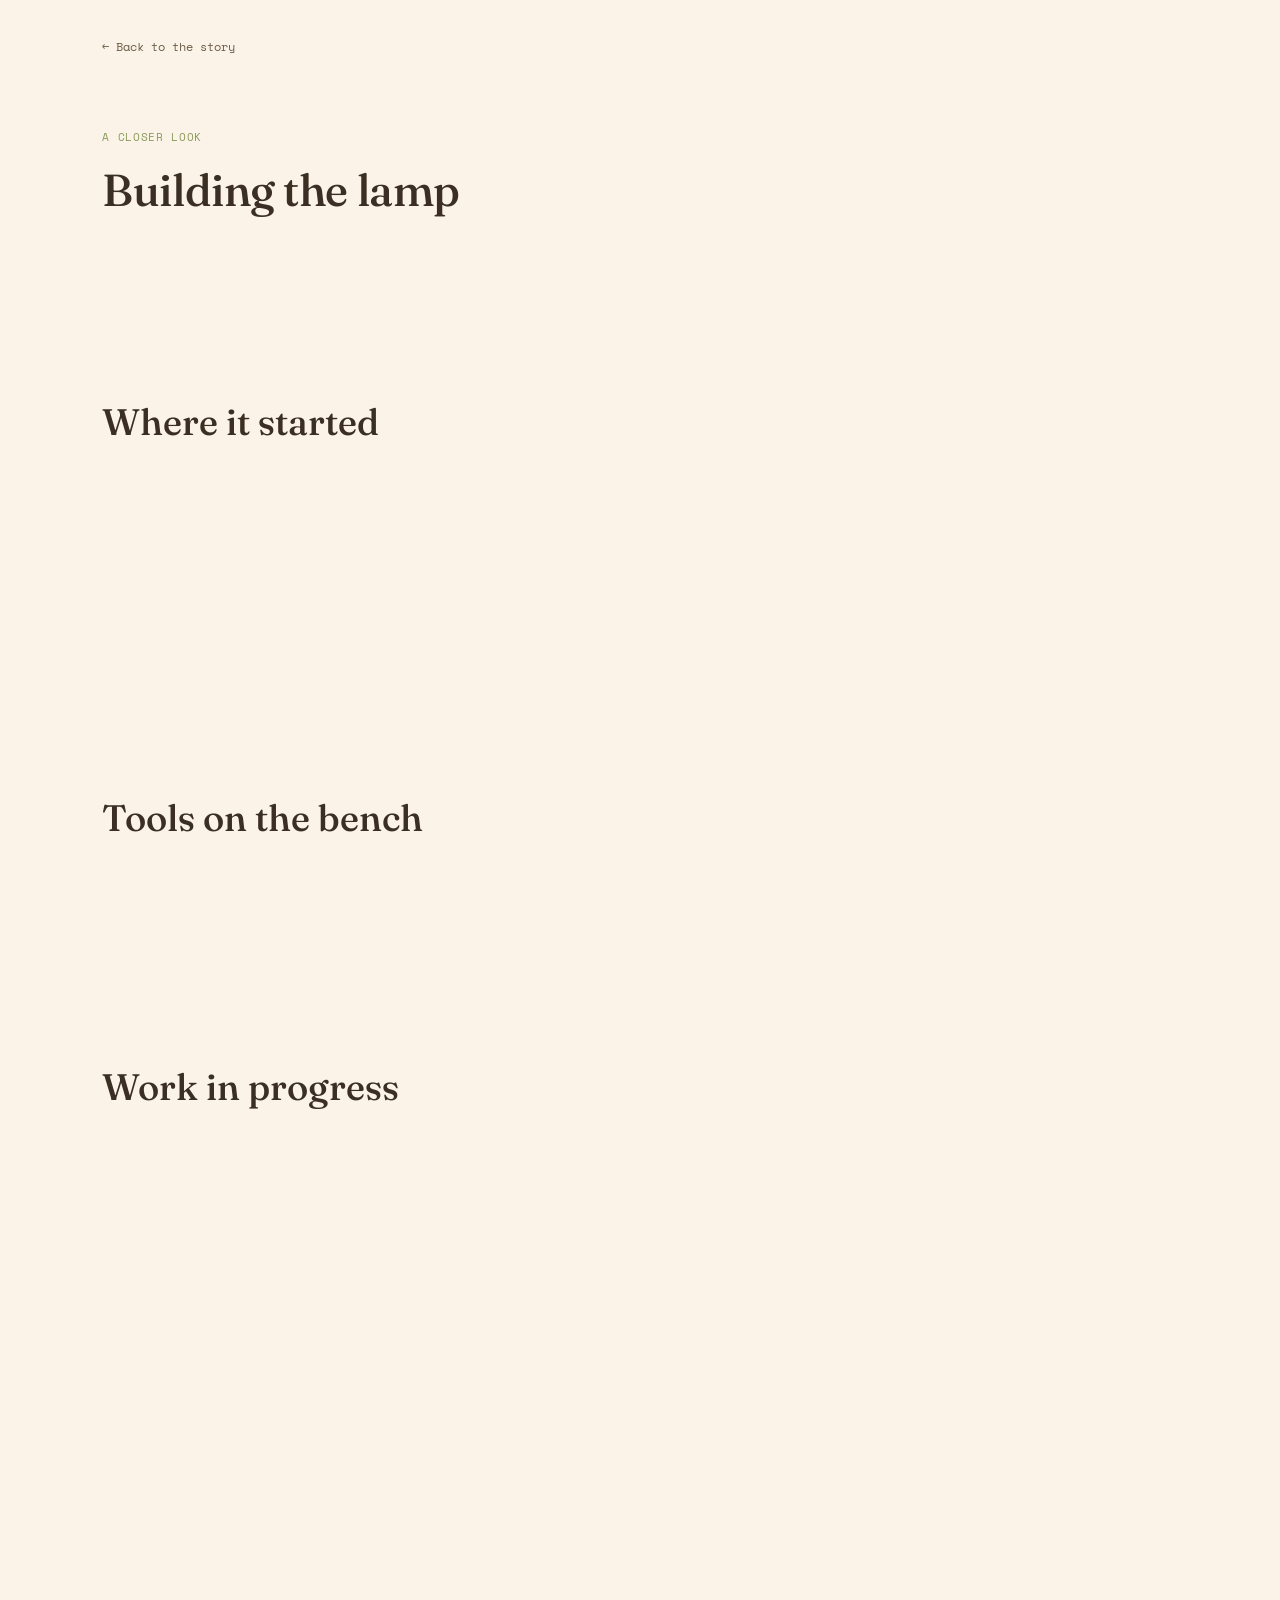
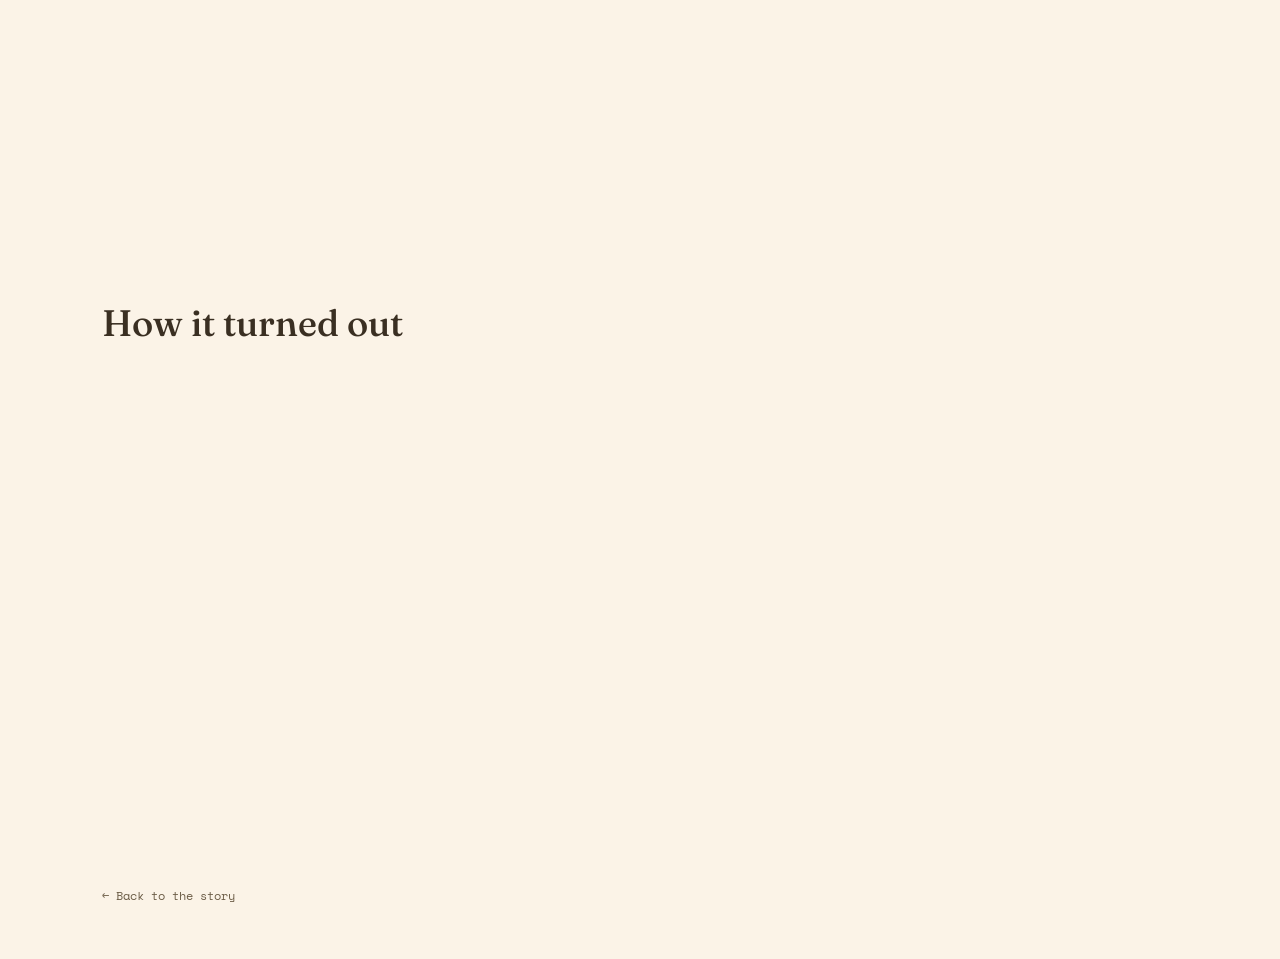
==== lamp.html @ 06aed1f0 "Add files via upload" ====
<!DOCTYPE html>
<html lang="en">
<head>
<meta charset="UTF-8">
<meta name="viewport" content="width=device-width, initial-scale=1.0">
<title>Building the lamp — Niranjan</title>
<link rel="preconnect" href="https://fonts.googleapis.com">
<link rel="preconnect" href="https://fonts.gstatic.com" crossorigin>
<link href="https://fonts.googleapis.com/css2?family=Fraunces:ital,opsz,wght@0,9..144,400;0,9..144,500;0,9..144,600;1,9..144,400;1,9..144,500&family=Inter:wght@400;500&family=Space+Mono:wght@400;500&display=swap" rel="stylesheet">
<link rel="stylesheet" href="style.css">
</head>
<body>

<div class="page-nav">
  <a href="index.html#story" class="back-link">← Back to the story</a>
</div>

<section class="project-hero">
  <p class="eyebrow">A closer look</p>
  <h1 class="project-title">Building the lamp</h1>
  <p class="project-intro reveal">Saw a few lamp designs online and thought — why not. Wood base, 3D-printed shade, figuring out the rest as I went.</p>
</section>

<section>
  <h2 class="section-title">Where it started</h2>
  <div class="gallery">
    <div class="photo empty reveal"><span class="plus">+</span><span>drop a photo here — inspiration, a post or design that started it</span></div>
    <div class="photo empty reveal"><span class="plus">+</span><span>drop a photo here — an early sketch or plan</span></div>
  </div>
</section>

<section>
  <h2 class="section-title">Tools on the bench</h2>
  <!-- Edit this list to match what you actually used — these are placeholders -->
  <div class="chips reveal">
    <span class="chip">3D printer</span>
    <span class="chip">Calipers</span>
    <span class="chip">Sandpaper, various grits</span>
    <span class="chip">UV resin + cure light</span>
    <span class="chip">Wood glue &amp; clamps</span>
    <span class="chip">Soldering iron</span>
    <span class="chip">Wire strippers</span>
    <span class="chip">Drill</span>
  </div>
</section>

<section>
  <h2 class="section-title">Work in progress</h2>
  <!-- Add or remove photo slots freely — the gallery grid adjusts on its own -->
  <div class="gallery">
    <div class="photo empty reveal"><span class="plus">+</span><span>First print test</span></div>
    <div class="photo empty reveal"><span class="plus">+</span><span>Sanding down the layer lines</span></div>
    <div class="photo empty reveal"><span class="plus">+</span><span>Cutting the wood base</span></div>
    <div class="photo empty reveal"><span class="plus">+</span><span>Test-fitting the shade</span></div>
    <div class="photo empty reveal"><span class="plus">+</span><span>Wiring the socket</span></div>
    <div class="photo empty reveal"><span class="plus">+</span><span>Getting there</span></div>
  </div>
</section>

<section>
  <h2 class="section-title">How it turned out</h2>
  <div class="photo wide empty reveal"><span class="plus">+</span><span>drop a wide shot here — the finished lamp, lit up</span></div>
  <p class="closing-line reveal">Not perfect. But it works, it's mine, and I learned more building it than I would have from another weekend of tutorials.</p>
  <a href="index.html#story" class="back-link" style="margin-top: 2rem; display: inline-flex;">← Back to the story</a>
</section>

<script src="script.js"></script>
</body>
</html>
---- style.css ----
/* ============================================================
   NIRANJAN — shared styles for index.html and any project page
   (like lamp.html). Edit colors/fonts here once, both pages update.
============================================================ */
:root {
  --paper: #fbf3e7;
  --ink: #3a2f22;
  --ink-soft: #6b5c46;
  --olive: #8a9a5b;
  --ochre: #c68a3e;
  --ochre-soft: rgba(198, 138, 62, 0.28);
  --line: rgba(58, 47, 34, 0.12);
  --card: #ffffff;
}
* { margin: 0; padding: 0; box-sizing: border-box; }
html { scroll-behavior: smooth; }
body {
  background: var(--paper);
  color: var(--ink);
  font-family: 'Inter', -apple-system, sans-serif;
}
.wrap { max-width: 720px; padding: 0 8vw; }

/* ---------- right-side jump nav (desktop) ---------- */
.side-nav {
  position: fixed; right: 2.4rem; top: 50%; transform: translateY(-50%);
  display: flex; flex-direction: column; gap: 1.1rem; z-index: 20;
}
.side-nav a {
  display: flex; align-items: center; gap: 0.65rem;
  font-size: 0.82rem; color: var(--ink-soft); text-decoration: none;
}
.side-nav a .dot {
  width: 7px; height: 7px; border-radius: 50%; background: var(--ochre);
  opacity: 0.45; flex-shrink: 0; transition: opacity 0.2s ease, transform 0.2s ease;
}
.side-nav a:hover, .side-nav a.active { color: var(--ink); }
.side-nav a:hover .dot, .side-nav a.active .dot { opacity: 1; transform: scale(1.3); }

/* bottom bar version for small / narrow screens */
.bottom-nav {
  display: none;
  position: fixed; bottom: 0; left: 0; right: 0; z-index: 20;
  background: rgba(251,243,231,0.95); backdrop-filter: blur(6px);
  border-top: 1px solid var(--line);
  padding: 0.8rem 4vw; justify-content: space-around;
}
.bottom-nav a {
  font-size: 0.72rem; color: var(--ink-soft); text-decoration: none;
  display: flex; flex-direction: column; align-items: center; gap: 0.3rem;
}
.bottom-nav a .dot { width: 6px; height: 6px; border-radius: 50%; background: var(--ochre); opacity: 0.4; }
.bottom-nav a.active, .bottom-nav a:hover { color: var(--ink); }
.bottom-nav a.active .dot { opacity: 1; }

@media (max-width: 1080px) {
  .side-nav { display: none; }
  .bottom-nav { display: flex; }
  body { padding-bottom: 4.5rem; }
}

/* ---------- hero ---------- */
.hero { padding: 14vh 8vw 8vh; max-width: 760px; }
.eyebrow {
  font-family: 'Space Mono', monospace; font-size: 0.7rem;
  letter-spacing: 0.06em; color: var(--olive); text-transform: uppercase;
  margin-bottom: 1.1rem;
}
.hero h1 {
  font-family: 'Fraunces', serif; font-weight: 500;
  font-size: clamp(2.2rem, 5.5vw, 3.6rem);
  line-height: 1.18; letter-spacing: -0.01em;
  max-width: 16ch;
}
.tag {
  margin-top: 2.2rem; display: inline-flex; align-items: center;
  gap: 0.9rem; padding: 0.65rem 1.3rem; background: var(--card);
  border: 1px solid var(--line);
  border-radius: 999px; text-decoration: none; color: var(--ink);
}
.dot-lg {
  width: 9px; height: 9px; border-radius: 50%; background: var(--ochre);
  box-shadow: 0 0 8px 2px var(--ochre-soft);
  animation: breathe 3.2s ease-in-out infinite; flex-shrink: 0;
}
@keyframes breathe { 0%,100%{opacity:.55;} 50%{opacity:1;} }
.tag-text { font-family: 'Space Mono', monospace; font-size: 0.8rem; }

/* ---------- section shell ---------- */
section { padding: 6vh 8vw; max-width: 760px; }
section h2.section-title {
  font-family: 'Fraunces', serif; font-weight: 500;
  font-size: clamp(1.7rem, 3.6vw, 2.3rem);
  margin-bottom: 2.6rem; max-width: 20ch;
}

/* ---------- NOW ---------- */
.entry { display: flex; gap: 1.4rem; padding: 1.5rem 0; border-top: 1px solid var(--line); }
.entry:last-child { border-bottom: 1px solid var(--line); }
.entry .status { flex-shrink: 0; width: 80px; padding-top: 0.2rem; }
.status-label {
  font-family: 'Space Mono', monospace; font-size: 0.65rem;
  letter-spacing: 0.03em; color: var(--ink-soft); text-transform: uppercase;
}
.entry h3 { font-family: 'Fraunces', serif; font-weight: 500; font-size: 1.1rem; margin-bottom: 0.3rem; }
.entry p { font-size: 0.92rem; color: var(--ink-soft); line-height: 1.6; max-width: 48ch; }

/* ---------- ABOUT ---------- */
.about-line {
  font-size: 1.02rem; color: var(--ink-soft); line-height: 1.75;
  max-width: 56ch; margin-bottom: 2.2rem;
}
.chips { display: flex; flex-wrap: wrap; gap: 0.6rem; }
.chip {
  font-size: 0.85rem; color: var(--ink);
  background: var(--card); border: 1px solid var(--line);
  padding: 0.45rem 0.9rem; border-radius: 999px;
}

/* ---------- STORY ---------- */
.story-intro {
  font-family: 'Fraunces', serif; font-style: italic; font-size: clamp(1.05rem, 2vw, 1.25rem);
  color: var(--ink); line-height: 1.6; max-width: 54ch; margin-bottom: 3.5rem;
}
.trail { position: relative; padding-left: 2rem; }
.trail::before { content: ""; position: absolute; left: 5px; top: 8px; bottom: 8px; width: 1px; background: var(--line); }
.beat { position: relative; padding-bottom: 3.2rem; }
.beat:last-child { padding-bottom: 0; }
.beat::before {
  content: ""; position: absolute; left: -2rem; top: 6px;
  width: 10px; height: 10px; border-radius: 50%;
  background: var(--paper); border: 2px solid var(--ochre);
  transition: box-shadow 0.6s ease;
}
.beat.in-view::before { box-shadow: 0 0 10px 2px var(--ochre-soft); }
.beat .when {
  font-family: 'Space Mono', monospace; font-size: 0.68rem;
  color: var(--olive); text-transform: uppercase; letter-spacing: 0.04em;
  margin-bottom: 0.5rem;
}
.beat h3 {
  font-family: 'Fraunces', serif; font-weight: 500;
  font-size: clamp(1.2rem, 2.4vw, 1.5rem);
  margin-bottom: 0.7rem;
}
.beat p { font-size: 0.96rem; color: var(--ink-soft); line-height: 1.7; max-width: 54ch; margin-bottom: 0.8rem; }
.beat p:last-of-type { margin-bottom: 0; }

/* a beat's heading row, when it carries a small motif icon next to the title */
.beat-heading { display: flex; align-items: center; gap: 10px; margin-bottom: 0.7rem; }
.beat-heading h3 { margin-bottom: 0; }
.motif { flex-shrink: 0; }

.pull {
  font-family: 'Fraunces', serif; font-style: italic;
  font-size: clamp(1.15rem, 2.2vw, 1.4rem);
  color: var(--ink); line-height: 1.5; max-width: 30ch;
  margin: 1.2rem 0 1.4rem; border-left: 2px solid var(--ochre); padding-left: 1.1rem;
}
.photo {
  margin: 1.3rem 0; border-radius: 6px; overflow: hidden;
  background: var(--card); border: 1px dashed var(--line);
  aspect-ratio: 4/3; display: flex; align-items: center; justify-content: center;
}
.photo img { width: 100%; height: 100%; object-fit: cover; display: block; }
.photo.wide { aspect-ratio: 16/9; }
.photo.empty {
  flex-direction: column; gap: 0.5rem;
  font-family: 'Space Mono', monospace; font-size: 0.68rem;
  color: var(--ink-soft); text-align: center; padding: 1.3rem;
}
.photo.empty .plus { font-family: 'Fraunces', serif; font-size: 1.6rem; color: var(--ochre); }
.closing-line {
  font-family: 'Fraunces', serif; font-style: italic;
  font-size: clamp(1.2rem, 2.5vw, 1.6rem);
  color: var(--ink); line-height: 1.55; max-width: 44ch; margin-top: 4vh;
}

/* link from the front page into a dedicated project page, e.g. lamp.html */
.process-link {
  display: inline-flex; align-items: center; gap: 0.45rem;
  font-family: 'Space Mono', monospace; font-size: 0.8rem;
  color: var(--ochre); text-decoration: none; margin-top: 0.6rem;
  border-bottom: 1px solid var(--ochre-soft); padding-bottom: 2px;
}
.process-link:hover { color: var(--ink); }

/* ---------- CONNECT ---------- */
#connect { border-top: 1px solid var(--line); padding-top: 7vh; padding-bottom: 10vh; }
#connect .section-title { margin-bottom: 0.8rem; }
#connect .sub { font-size: 0.98rem; color: var(--ink-soft); margin-bottom: 2.2rem; max-width: 46ch; }

form.msg { display: flex; flex-direction: column; gap: 0.9rem; max-width: 460px; }
form.msg input, form.msg textarea {
  font-family: 'Inter', sans-serif; font-size: 0.95rem; color: var(--ink);
  background: var(--card); border: 1px solid var(--line); border-radius: 8px;
  padding: 0.8rem 1rem; outline: none; resize: vertical;
}
form.msg input:focus, form.msg textarea:focus { border-color: var(--ochre); }
form.msg textarea { min-height: 100px; }
form.msg button {
  align-self: flex-start;
  font-family: 'Space Mono', monospace; font-size: 0.82rem;
  color: var(--paper); background: var(--ink);
  border: none; border-radius: 999px;
  padding: 0.75rem 1.6rem; cursor: pointer;
  transition: background 0.2s ease;
}
form.msg button:hover { background: var(--ochre); }
.msg-note { font-family: 'Space Mono', monospace; font-size: 0.7rem; color: var(--ink-soft); margin-top: 0.4rem; }

/* ---------- PROJECT PAGE (lamp.html and any future ones) ---------- */
.page-nav { padding: 2.2rem 8vw 0; }
.back-link {
  display: inline-flex; align-items: center; gap: 0.5rem;
  font-family: 'Space Mono', monospace; font-size: 0.78rem;
  color: var(--ink-soft); text-decoration: none;
}
.back-link:hover { color: var(--ink); }
.project-hero { padding-top: 8vh; }
.project-title {
  font-family: 'Fraunces', serif; font-weight: 500;
  font-size: clamp(1.9rem, 4.5vw, 2.8rem);
  line-height: 1.2; letter-spacing: -0.01em; max-width: 18ch; margin-bottom: 1.2rem;
}
.project-intro { font-size: 1.02rem; color: var(--ink-soft); line-height: 1.7; max-width: 52ch; }
.gallery { display: grid; grid-template-columns: repeat(auto-fit, minmax(200px, 1fr)); gap: 1.2rem; }
.gallery .photo { margin: 0; }

/* ---------- SCROLL ANIMATIONS ---------- */
@media (prefers-reduced-motion: no-preference) {
  .reveal { opacity: 0; transform: translateY(18px); transition: opacity 0.7s ease, transform 0.7s ease; }
  .reveal.in-view { opacity: 1; transform: none; }
}

/* MOTIF: car — wheels turn and the headlight glows on when its beat appears */
.motif-car .car-wheel, .motif-car .car-light { transform-box: fill-box; transform-origin: center; }
@media (prefers-reduced-motion: no-preference) {
  .beat.in-view .car-wheel { animation: car-spin 0.9s ease-out 1; }
  .beat.in-view .car-light { animation: car-light-on 0.6s ease forwards; animation-delay: 0.45s; }
}
@media (prefers-reduced-motion: reduce) {
  .car-light { opacity: 1; }
}
@keyframes car-spin { from { transform: rotate(0deg); } to { transform: rotate(360deg); } }
@keyframes car-light-on { to { opacity: 1; filter: drop-shadow(0 0 3px var(--ochre)); } }

/* MOTIF: bulb — filament glows on when its beat appears */
@media (prefers-reduced-motion: no-preference) {
  .beat.in-view .bulb-filament { animation: bulb-on 0.7s ease forwards; animation-delay: 0.3s; }
  .beat.in-view .bulb-glass { transition: filter 0.7s ease 0.3s; filter: drop-shadow(0 0 6px var(--ochre-soft)); }
}
@media (prefers-reduced-motion: reduce) {
  .bulb-filament { opacity: 1; }
}
@keyframes bulb-on { to { opacity: 1; } }

/* MOTIF: fan — rotation is tied directly to scroll position, see script.js */
.fan-blades { transform-box: fill-box; transform-origin: center; }

/* MOTIF: resin drop — falls and settles when its beat appears */
.resin-drop { transform-box: fill-box; transform-origin: center; }
@media (prefers-reduced-motion: no-preference) {
  .beat.in-view .resin-drop { animation: resin-fall 0.9s cubic-bezier(.34,1.4,.64,1) forwards; }
}
@media (prefers-reduced-motion: reduce) {
  .resin-drop { opacity: 1; }
}
@keyframes resin-fall {
  0% { transform: translateY(-22px) scaleY(0.8); opacity: 0; }
  60% { transform: translateY(2px) scaleY(1.08); opacity: 1; }
  80% { transform: translateY(-3px) scaleY(0.96); }
  100% { transform: translateY(0) scaleY(1); opacity: 1; }
}

@media (max-width: 640px) {
  .hero, .project-hero { padding: 10vh 6vw 6vh; }
  section { padding: 5vh 6vw; }
  .entry { flex-direction: column; gap: 0.5rem; }
}
@media (prefers-reduced-motion: reduce) { .dot-lg { animation: none; opacity: .9; } }
a:focus-visible, button:focus-visible, input:focus-visible, textarea:focus-visible { outline: 2px solid var(--ochre); outline-offset: 2px; }
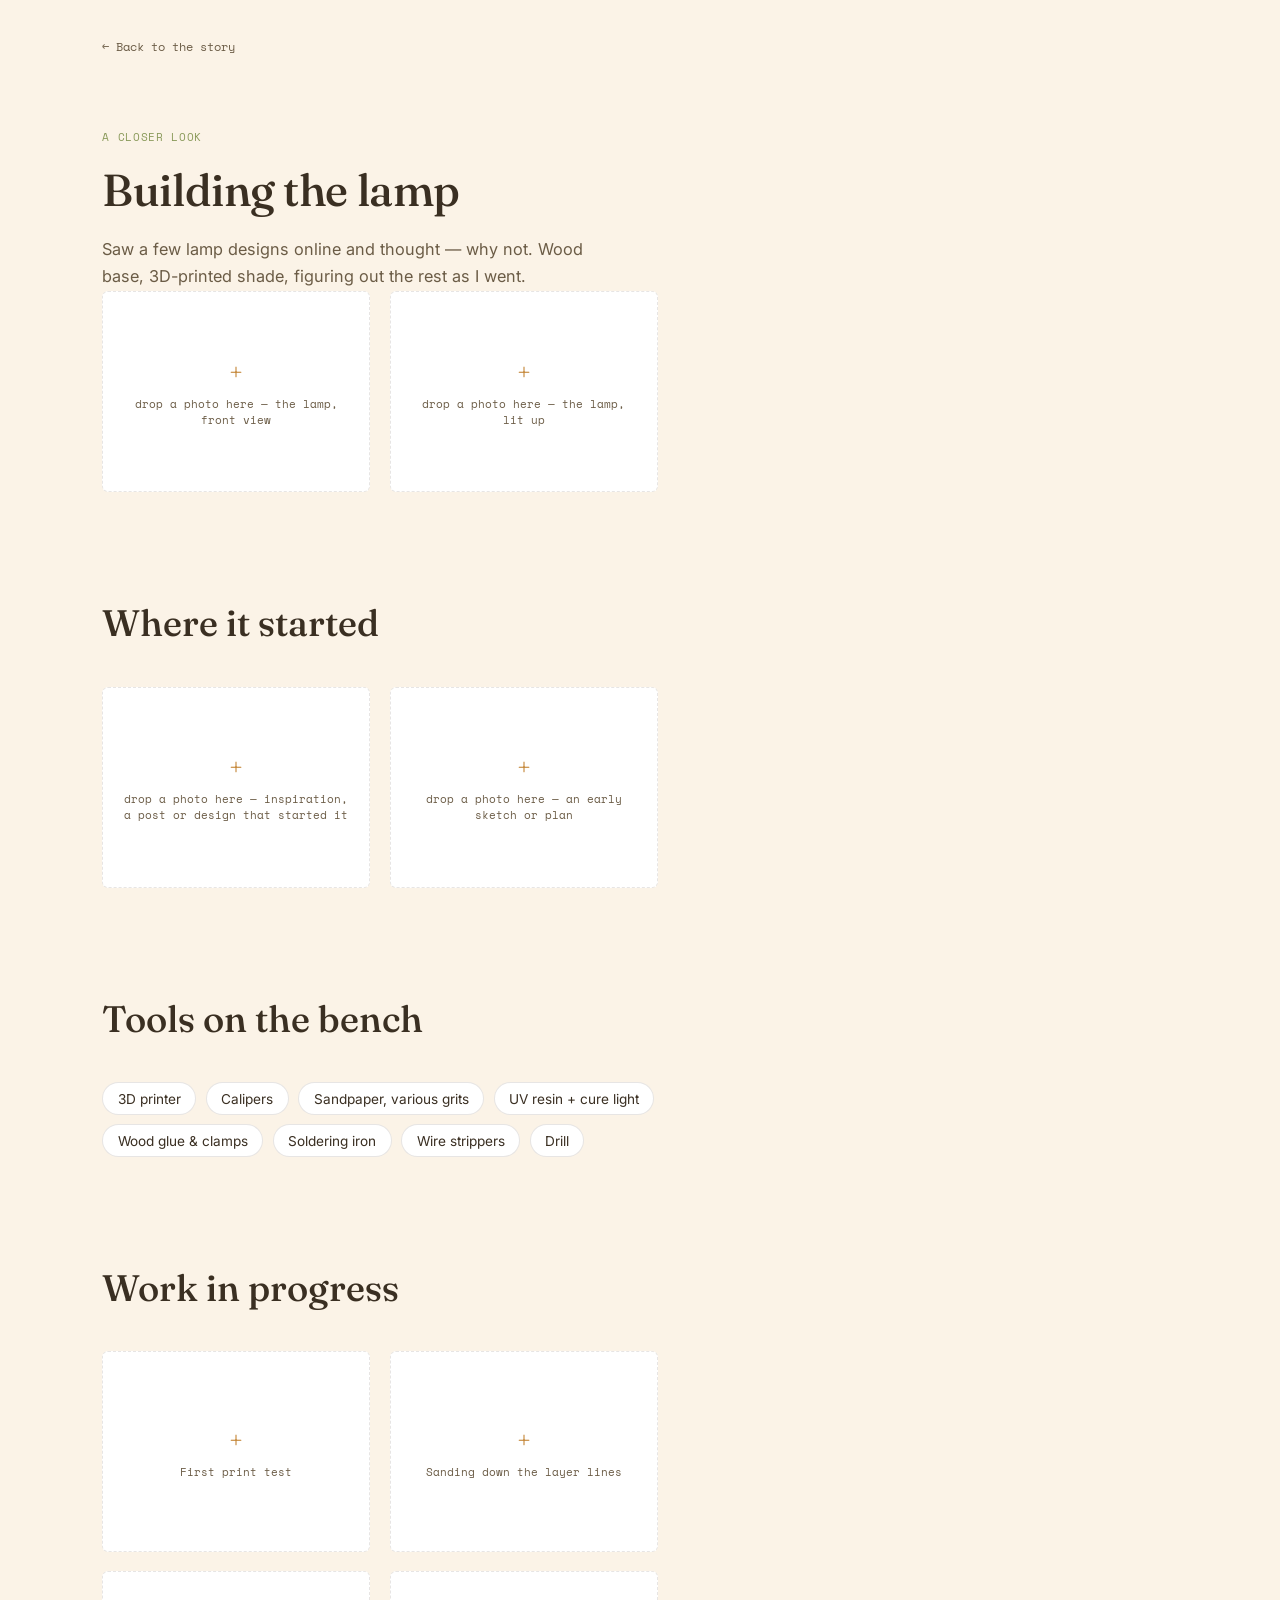
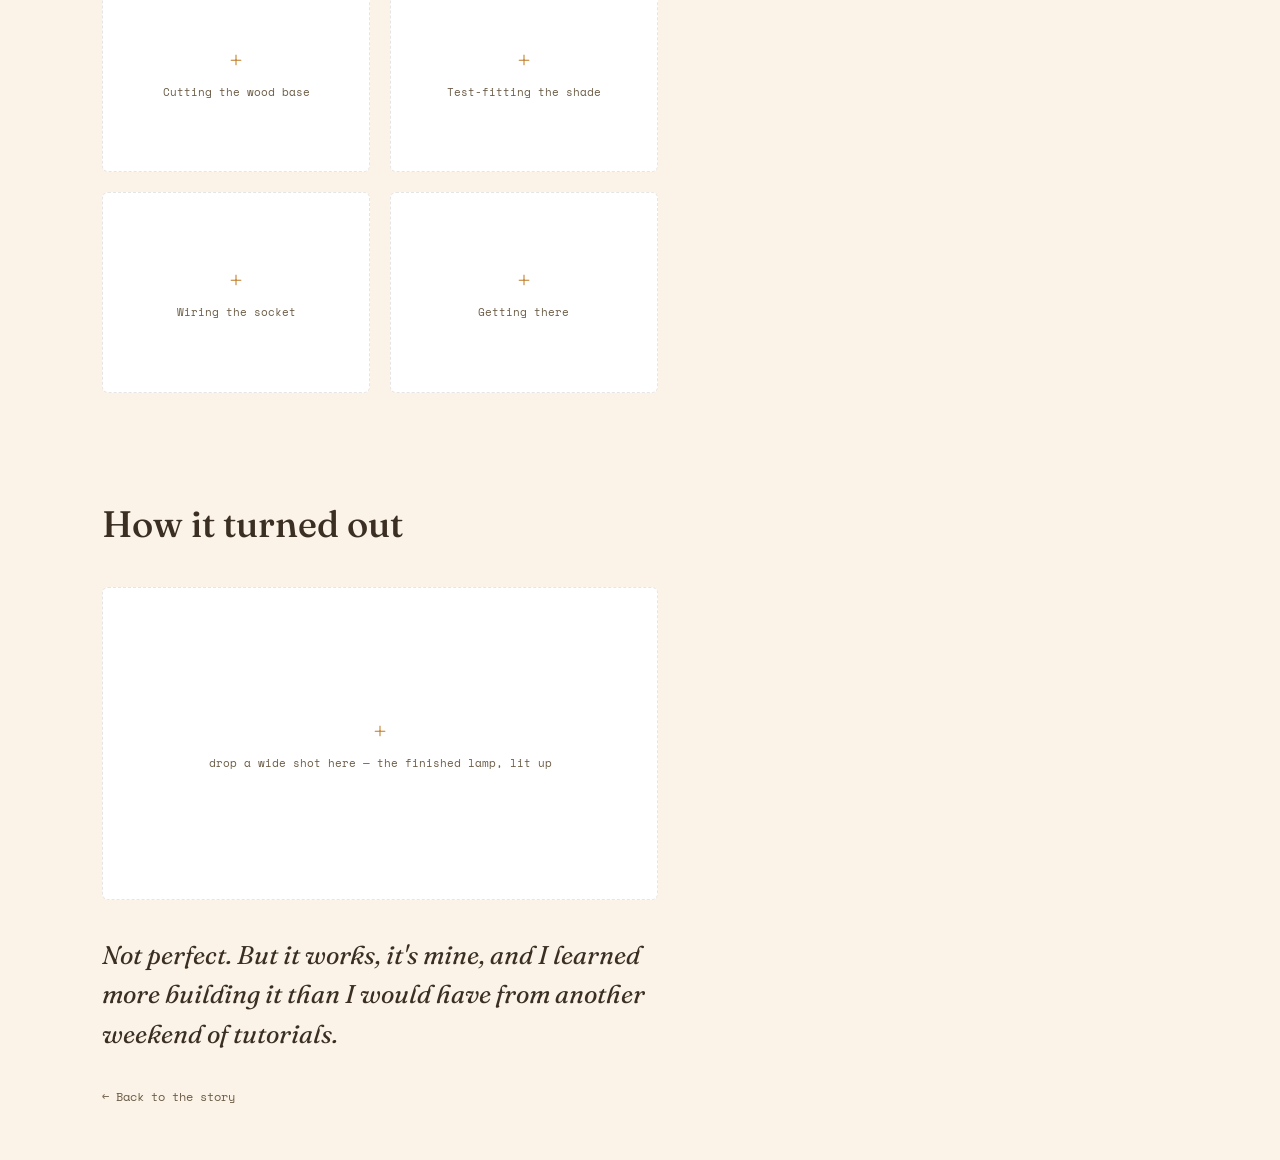
==== commit d6561d84: "Update lamp.html" ====
--- a/lamp.html
+++ b/lamp.html
@@ -19,6 +19,10 @@
   <p class="eyebrow">A closer look</p>
   <h1 class="project-title">Building the lamp</h1>
   <p class="project-intro reveal">Saw a few lamp designs online and thought — why not. Wood base, 3D-printed shade, figuring out the rest as I went.</p>
+  <div class="gallery project-photos reveal">
+    <div class="photo empty"><span class="plus">+</span><span>drop a photo here — the lamp, front view</span></div>
+    <div class="photo empty"><span class="plus">+</span><span>drop a photo here — the lamp, lit up</span></div>
+  </div>
 </section>
 
 <section>
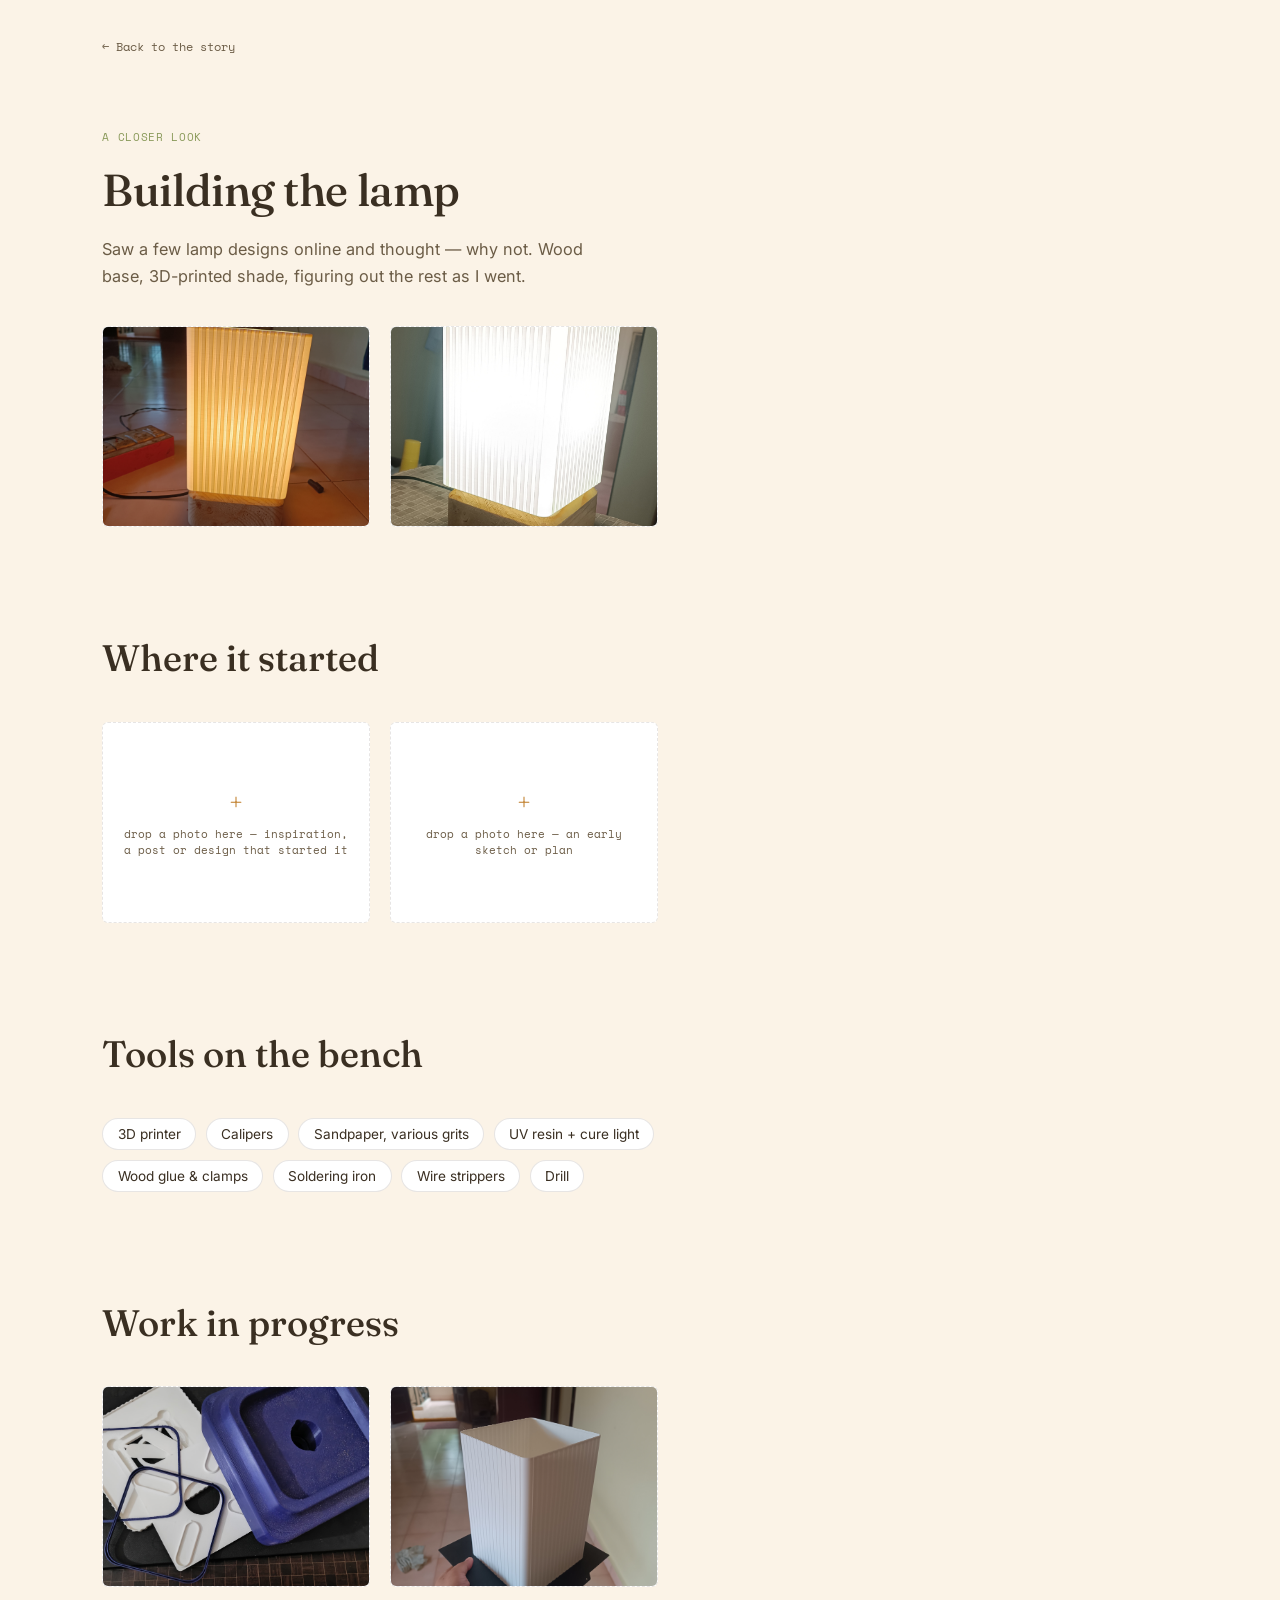
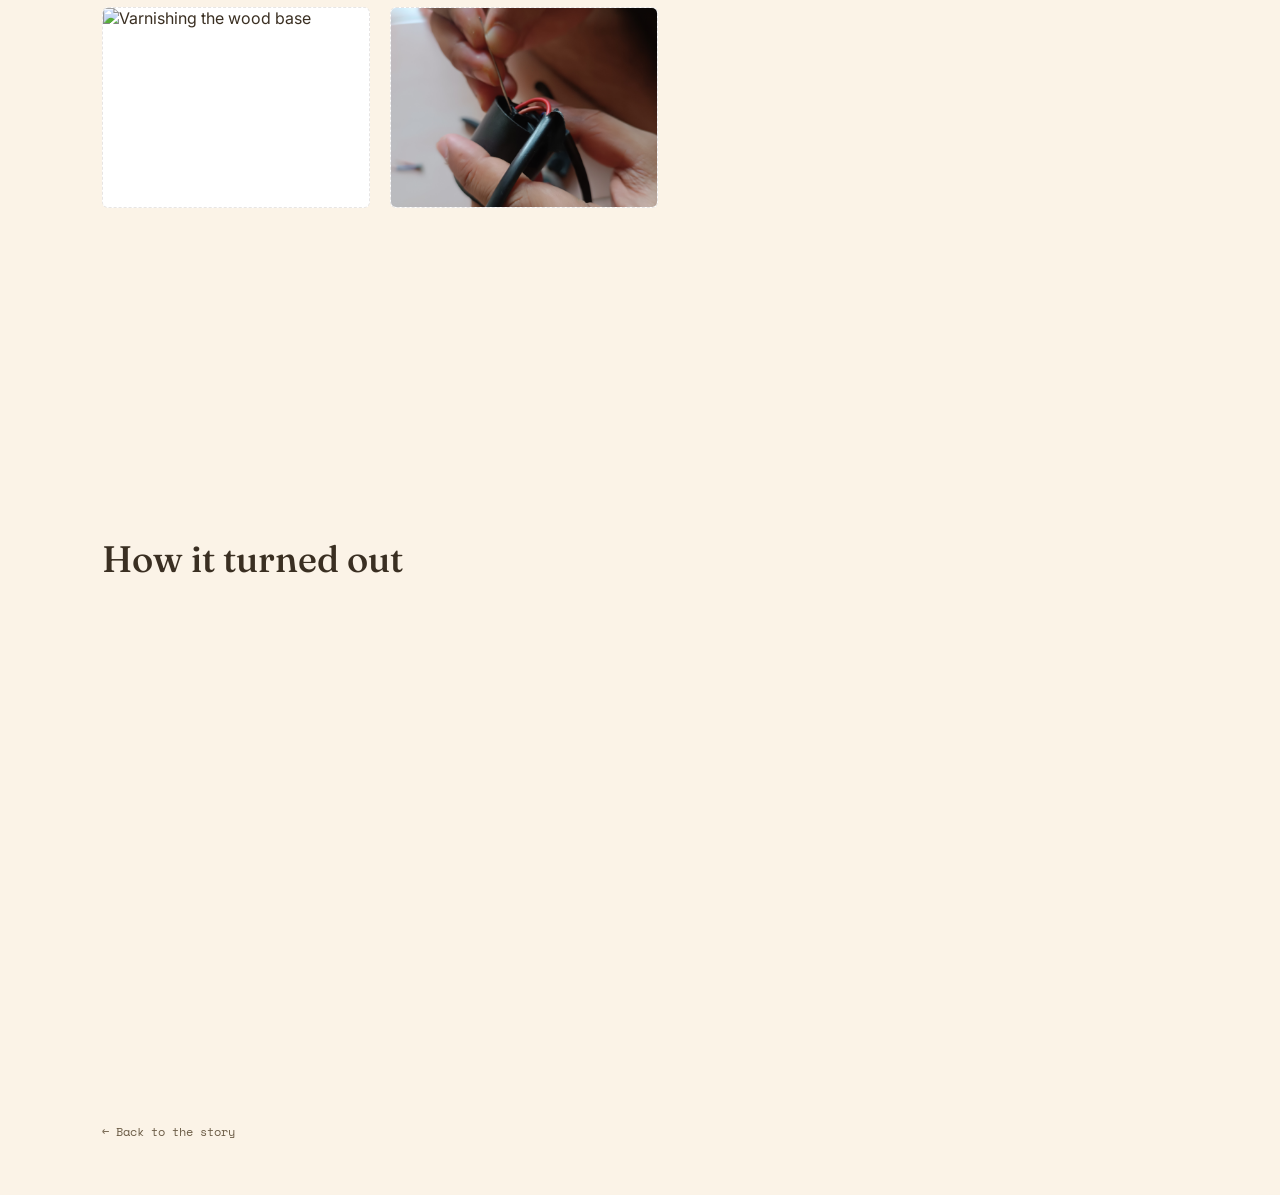
==== commit 452375db: "Update lamp.html" ====
--- a/lamp.html
+++ b/lamp.html
@@ -20,8 +20,8 @@
   <h1 class="project-title">Building the lamp</h1>
   <p class="project-intro reveal">Saw a few lamp designs online and thought — why not. Wood base, 3D-printed shade, figuring out the rest as I went.</p>
   <div class="gallery project-photos reveal">
-    <div class="photo empty"><span class="plus">+</span><span>drop a photo here — the lamp, front view</span></div>
-    <div class="photo empty"><span class="plus">+</span><span>drop a photo here — the lamp, lit up</span></div>
+    <div class="photo"><img src="Lamp_images/lamp-front.jpg" alt="The lamp, front view"></div>
+    <div class="photo"><img src="Lamp_images/Lamp_in_color_bulb.jpg" alt="The lamp lit up with a coloured bulb"></div>
   </div>
 </section>
 
@@ -52,18 +52,18 @@
   <h2 class="section-title">Work in progress</h2>
   <!-- Add or remove photo slots freely — the gallery grid adjusts on its own -->
   <div class="gallery">
-    <div class="photo empty reveal"><span class="plus">+</span><span>First print test</span></div>
-    <div class="photo empty reveal"><span class="plus">+</span><span>Sanding down the layer lines</span></div>
-    <div class="photo empty reveal"><span class="plus">+</span><span>Cutting the wood base</span></div>
+    <div class="photo reveal"><img src="Lamp_images/Failure_prints2.jpg" alt="An early failed print, still learning the printer"></div>
+    <div class="photo reveal"><img src="Lamp_images/Diffuser_print.jpg" alt="A diffuser print, made alongside the lamp"></div>
+    <div class="photo reveal"><img src="Lamp_images/Woodbase_while_applying_varnish.jpg" alt="Varnishing the wood base"></div>
+    <div class="photo reveal"><img src="Lamp_images/Inserting_wires_in_holder.jpg" alt="Wiring the bulb holder"></div>
     <div class="photo empty reveal"><span class="plus">+</span><span>Test-fitting the shade</span></div>
-    <div class="photo empty reveal"><span class="plus">+</span><span>Wiring the socket</span></div>
     <div class="photo empty reveal"><span class="plus">+</span><span>Getting there</span></div>
   </div>
 </section>
 
 <section>
   <h2 class="section-title">How it turned out</h2>
-  <div class="photo wide empty reveal"><span class="plus">+</span><span>drop a wide shot here — the finished lamp, lit up</span></div>
+  <div class="photo wide reveal"><img src="Lamp_images/Table-lamp.jpg" alt="The finished lamp, in place"></div>
   <p class="closing-line reveal">Not perfect. But it works, it's mine, and I learned more building it than I would have from another weekend of tutorials.</p>
   <a href="index.html#story" class="back-link" style="margin-top: 2rem; display: inline-flex;">← Back to the story</a>
 </section>
--- a/style.css
+++ b/style.css
@@ -207,7 +207,31 @@
   transition: background 0.2s ease;
 }
 form.msg button:hover { background: var(--ochre); }
+form.msg button:disabled { opacity: 0.6; cursor: default; }
 .msg-note { font-family: 'Space Mono', monospace; font-size: 0.7rem; color: var(--ink-soft); margin-top: 0.4rem; }
+
+.form-success {
+  display: none;
+  font-family: 'Space Mono', monospace; font-size: 0.85rem;
+  color: var(--olive); background: var(--card);
+  border: 1px solid var(--line); border-radius: 8px;
+  padding: 0.9rem 1.1rem; margin-bottom: 1rem; max-width: 460px;
+}
+.form-success:not(:empty) { display: block; }
+
+.form-error {
+  display: none;
+  font-family: 'Space Mono', monospace; font-size: 0.8rem;
+  color: #b3402c; margin-bottom: 0.8rem; max-width: 460px;
+}
+.form-error:not(:empty) { display: block; }
+
+.field-error {
+  display: none;
+  font-family: 'Space Mono', monospace; font-size: 0.7rem;
+  color: #b3402c; margin-top: -0.4rem;
+}
+.field-error:not(:empty) { display: block; }
 
 /* ---------- PROJECT PAGE (lamp.html and any future ones) ---------- */
 .page-nav { padding: 2.2rem 8vw 0; }
@@ -223,7 +247,8 @@
   font-size: clamp(1.9rem, 4.5vw, 2.8rem);
   line-height: 1.2; letter-spacing: -0.01em; max-width: 18ch; margin-bottom: 1.2rem;
 }
-.project-intro { font-size: 1.02rem; color: var(--ink-soft); line-height: 1.7; max-width: 52ch; }
+.project-intro { font-size: 1.02rem; color: var(--ink-soft); line-height: 1.7; max-width: 52ch; margin-bottom: 0.4rem; }
+.project-photos { margin-top: 2.2rem; }
 .gallery { display: grid; grid-template-columns: repeat(auto-fit, minmax(200px, 1fr)); gap: 1.2rem; }
 .gallery .photo { margin: 0; }
 
@@ -279,4 +304,173 @@
   .entry { flex-direction: column; gap: 0.5rem; }
 }
 @media (prefers-reduced-motion: reduce) { .dot-lg { animation: none; opacity: .9; } }
+a:focus-visible, button:focus-visible, input:focus-visible, textarea:focus-visible { outline: 2px solid var(--ochre); outline-offset: 2px; }.chips { display: flex; flex-wrap: wrap; gap: 0.6rem; }
+.chip {
+  font-size: 0.85rem; color: var(--ink);
+  background: var(--card); border: 1px solid var(--line);
+  padding: 0.45rem 0.9rem; border-radius: 999px;
+}
+
+/* ---------- STORY ---------- */
+.story-intro {
+  font-family: 'Fraunces', serif; font-style: italic; font-size: clamp(1.05rem, 2vw, 1.25rem);
+  color: var(--ink); line-height: 1.6; max-width: 54ch; margin-bottom: 3.5rem;
+}
+.trail { position: relative; padding-left: 2rem; }
+.trail::before { content: ""; position: absolute; left: 5px; top: 8px; bottom: 8px; width: 1px; background: var(--line); }
+.beat { position: relative; padding-bottom: 3.2rem; }
+.beat:last-child { padding-bottom: 0; }
+.beat::before {
+  content: ""; position: absolute; left: -2rem; top: 6px;
+  width: 10px; height: 10px; border-radius: 50%;
+  background: var(--paper); border: 2px solid var(--ochre);
+  transition: box-shadow 0.6s ease;
+}
+.beat.in-view::before { box-shadow: 0 0 10px 2px var(--ochre-soft); }
+.beat .when {
+  font-family: 'Space Mono', monospace; font-size: 0.68rem;
+  color: var(--olive); text-transform: uppercase; letter-spacing: 0.04em;
+  margin-bottom: 0.5rem;
+}
+.beat h3 {
+  font-family: 'Fraunces', serif; font-weight: 500;
+  font-size: clamp(1.2rem, 2.4vw, 1.5rem);
+  margin-bottom: 0.7rem;
+}
+.beat p { font-size: 0.96rem; color: var(--ink-soft); line-height: 1.7; max-width: 54ch; margin-bottom: 0.8rem; }
+.beat p:last-of-type { margin-bottom: 0; }
+
+/* a beat's heading row, when it carries a small motif icon next to the title */
+.beat-heading { display: flex; align-items: center; gap: 10px; margin-bottom: 0.7rem; }
+.beat-heading h3 { margin-bottom: 0; }
+.motif { flex-shrink: 0; }
+
+.pull {
+  font-family: 'Fraunces', serif; font-style: italic;
+  font-size: clamp(1.15rem, 2.2vw, 1.4rem);
+  color: var(--ink); line-height: 1.5; max-width: 30ch;
+  margin: 1.2rem 0 1.4rem; border-left: 2px solid var(--ochre); padding-left: 1.1rem;
+}
+.photo {
+  margin: 1.3rem 0; border-radius: 6px; overflow: hidden;
+  background: var(--card); border: 1px dashed var(--line);
+  aspect-ratio: 4/3; display: flex; align-items: center; justify-content: center;
+}
+.photo img { width: 100%; height: 100%; object-fit: cover; display: block; }
+.photo.wide { aspect-ratio: 16/9; }
+.photo.empty {
+  flex-direction: column; gap: 0.5rem;
+  font-family: 'Space Mono', monospace; font-size: 0.68rem;
+  color: var(--ink-soft); text-align: center; padding: 1.3rem;
+}
+.photo.empty .plus { font-family: 'Fraunces', serif; font-size: 1.6rem; color: var(--ochre); }
+.closing-line {
+  font-family: 'Fraunces', serif; font-style: italic;
+  font-size: clamp(1.2rem, 2.5vw, 1.6rem);
+  color: var(--ink); line-height: 1.55; max-width: 44ch; margin-top: 4vh;
+}
+
+/* link from the front page into a dedicated project page, e.g. lamp.html */
+.process-link {
+  display: inline-flex; align-items: center; gap: 0.45rem;
+  font-family: 'Space Mono', monospace; font-size: 0.8rem;
+  color: var(--ochre); text-decoration: none; margin-top: 0.6rem;
+  border-bottom: 1px solid var(--ochre-soft); padding-bottom: 2px;
+}
+.process-link:hover { color: var(--ink); }
+
+/* ---------- CONNECT ---------- */
+#connect { border-top: 1px solid var(--line); padding-top: 7vh; padding-bottom: 10vh; }
+#connect .section-title { margin-bottom: 0.8rem; }
+#connect .sub { font-size: 0.98rem; color: var(--ink-soft); margin-bottom: 2.2rem; max-width: 46ch; }
+
+form.msg { display: flex; flex-direction: column; gap: 0.9rem; max-width: 460px; }
+form.msg input, form.msg textarea {
+  font-family: 'Inter', sans-serif; font-size: 0.95rem; color: var(--ink);
+  background: var(--card); border: 1px solid var(--line); border-radius: 8px;
+  padding: 0.8rem 1rem; outline: none; resize: vertical;
+}
+form.msg input:focus, form.msg textarea:focus { border-color: var(--ochre); }
+form.msg textarea { min-height: 100px; }
+form.msg button {
+  align-self: flex-start;
+  font-family: 'Space Mono', monospace; font-size: 0.82rem;
+  color: var(--paper); background: var(--ink);
+  border: none; border-radius: 999px;
+  padding: 0.75rem 1.6rem; cursor: pointer;
+  transition: background 0.2s ease;
+}
+form.msg button:hover { background: var(--ochre); }
+.msg-note { font-family: 'Space Mono', monospace; font-size: 0.7rem; color: var(--ink-soft); margin-top: 0.4rem; }
+
+/* ---------- PROJECT PAGE (lamp.html and any future ones) ---------- */
+.page-nav { padding: 2.2rem 8vw 0; }
+.back-link {
+  display: inline-flex; align-items: center; gap: 0.5rem;
+  font-family: 'Space Mono', monospace; font-size: 0.78rem;
+  color: var(--ink-soft); text-decoration: none;
+}
+.back-link:hover { color: var(--ink); }
+.project-hero { padding-top: 8vh; }
+.project-title {
+  font-family: 'Fraunces', serif; font-weight: 500;
+  font-size: clamp(1.9rem, 4.5vw, 2.8rem);
+  line-height: 1.2; letter-spacing: -0.01em; max-width: 18ch; margin-bottom: 1.2rem;
+}
+.project-intro { font-size: 1.02rem; color: var(--ink-soft); line-height: 1.7; max-width: 52ch; }
+.gallery { display: grid; grid-template-columns: repeat(auto-fit, minmax(200px, 1fr)); gap: 1.2rem; }
+.gallery .photo { margin: 0; }
+
+/* ---------- SCROLL ANIMATIONS ---------- */
+@media (prefers-reduced-motion: no-preference) {
+  .reveal { opacity: 0; transform: translateY(18px); transition: opacity 0.7s ease, transform 0.7s ease; }
+  .reveal.in-view { opacity: 1; transform: none; }
+}
+
+/* MOTIF: car — wheels turn and the headlight glows on when its beat appears */
+.motif-car .car-wheel, .motif-car .car-light { transform-box: fill-box; transform-origin: center; }
+@media (prefers-reduced-motion: no-preference) {
+  .beat.in-view .car-wheel { animation: car-spin 0.9s ease-out 1; }
+  .beat.in-view .car-light { animation: car-light-on 0.6s ease forwards; animation-delay: 0.45s; }
+}
+@media (prefers-reduced-motion: reduce) {
+  .car-light { opacity: 1; }
+}
+@keyframes car-spin { from { transform: rotate(0deg); } to { transform: rotate(360deg); } }
+@keyframes car-light-on { to { opacity: 1; filter: drop-shadow(0 0 3px var(--ochre)); } }
+
+/* MOTIF: bulb — filament glows on when its beat appears */
+@media (prefers-reduced-motion: no-preference) {
+  .beat.in-view .bulb-filament { animation: bulb-on 0.7s ease forwards; animation-delay: 0.3s; }
+  .beat.in-view .bulb-glass { transition: filter 0.7s ease 0.3s; filter: drop-shadow(0 0 6px var(--ochre-soft)); }
+}
+@media (prefers-reduced-motion: reduce) {
+  .bulb-filament { opacity: 1; }
+}
+@keyframes bulb-on { to { opacity: 1; } }
+
+/* MOTIF: fan — rotation is tied directly to scroll position, see script.js */
+.fan-blades { transform-box: fill-box; transform-origin: center; }
+
+/* MOTIF: resin drop — falls and settles when its beat appears */
+.resin-drop { transform-box: fill-box; transform-origin: center; }
+@media (prefers-reduced-motion: no-preference) {
+  .beat.in-view .resin-drop { animation: resin-fall 0.9s cubic-bezier(.34,1.4,.64,1) forwards; }
+}
+@media (prefers-reduced-motion: reduce) {
+  .resin-drop { opacity: 1; }
+}
+@keyframes resin-fall {
+  0% { transform: translateY(-22px) scaleY(0.8); opacity: 0; }
+  60% { transform: translateY(2px) scaleY(1.08); opacity: 1; }
+  80% { transform: translateY(-3px) scaleY(0.96); }
+  100% { transform: translateY(0) scaleY(1); opacity: 1; }
+}
+
+@media (max-width: 640px) {
+  .hero, .project-hero { padding: 10vh 6vw 6vh; }
+  section { padding: 5vh 6vw; }
+  .entry { flex-direction: column; gap: 0.5rem; }
+}
+@media (prefers-reduced-motion: reduce) { .dot-lg { animation: none; opacity: .9; } }
 a:focus-visible, button:focus-visible, input:focus-visible, textarea:focus-visible { outline: 2px solid var(--ochre); outline-offset: 2px; }
